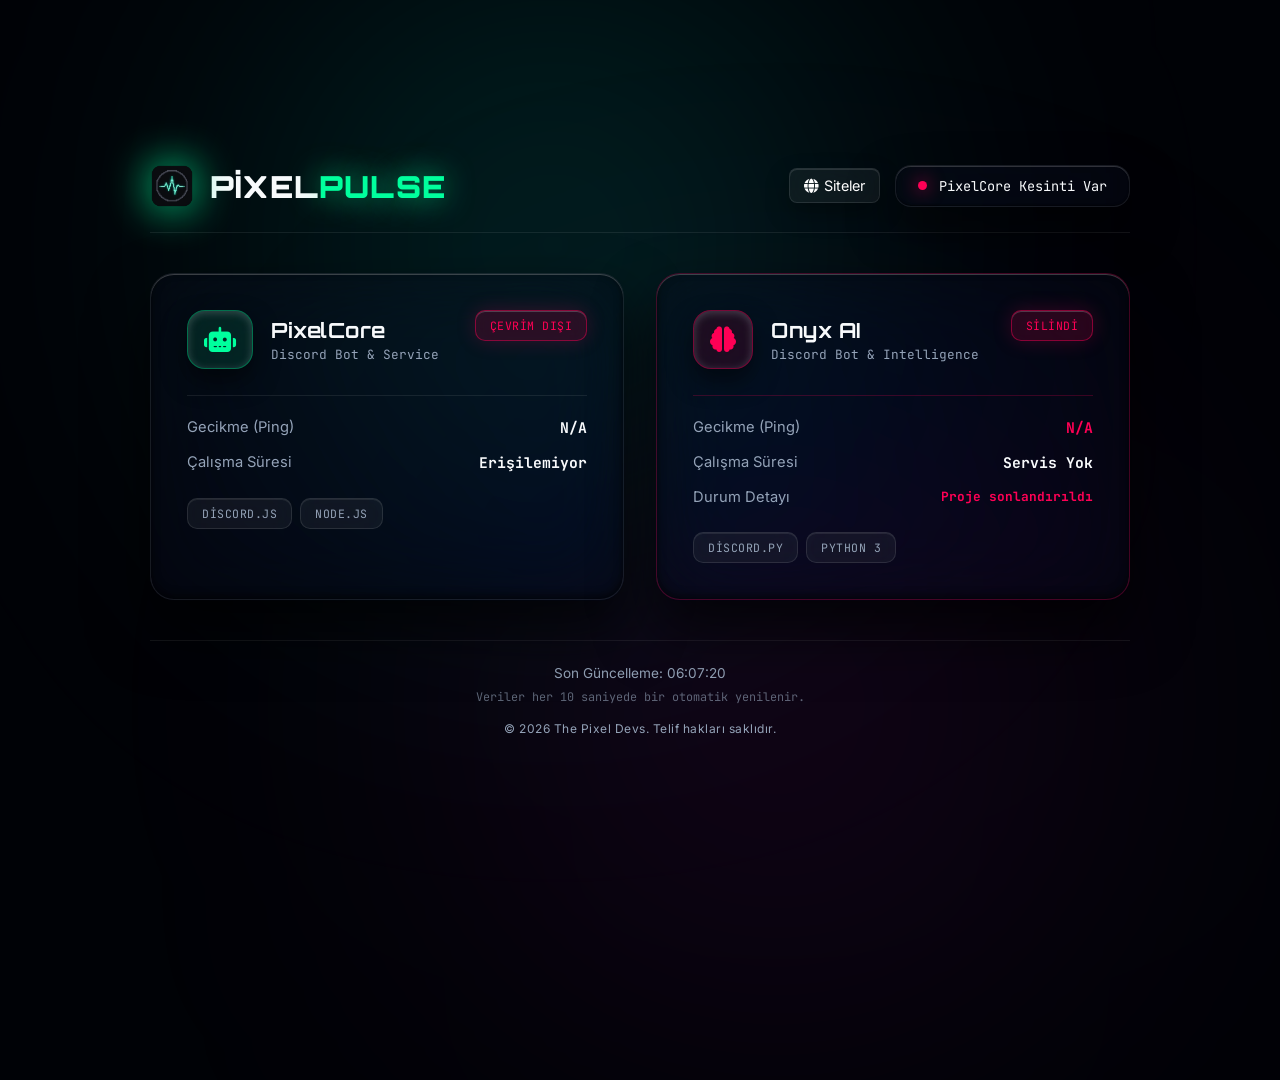
==== index.html @ 2b95a464 "PixelPulse | Linux" ====
<!DOCTYPE html>
<html lang="tr">
<head>
    <meta charset="UTF-8">
    <meta name="viewport" content="width=device-width, initial-scale=1.0">
    <title>PixelPulse | System Status</title>
    <!-- Favicon (Sekme İkonu) -->
    <link rel="icon" type="image/png" href="PixelPulse.png">
    <link rel="stylesheet" href="style.css">
    <link rel="stylesheet" href="https://cdnjs.cloudflare.com/ajax/libs/font-awesome/6.4.0/css/all.min.css">
</head>
<body>
    <div class="container">
        <header>
            <div class="logo">
                <img src="PixelPulse.png" alt="PixelPulse Logo" class="pulse-icon-img">
                <h1>Pixel<span>Pulse</span></h1>
            </div>

            <!-- Sağ üst menü ve durum alanı -->
            <div class="header-right" style="display: flex; align-items: center; gap: 15px;">
                <nav class="top-nav">
                    <a href="sites.html" class="nav-btn" style="color: var(--text-color, #fff); background: rgba(255, 255, 255, 0.05); padding: 8px 14px; border-radius: 8px; text-decoration: none; font-size: 0.9rem; border: 1px solid rgba(255, 255, 255, 0.1); transition: 0.3s; display: flex; align-items: center; gap: 6px;">
                        <i class="fa-solid fa-globe"></i> Siteler
                    </a>
                </nav>
                <div class="global-status" id="globalStatus">
                    <span class="status-dot loading"></span>
                    <span id="globalStatusText">Sistemler Kontrol Ediliyor...</span>
                </div>
            </div>
        </header>

        <main class="services-grid">
            <!-- PixelCore Card -->
            <div class="card" id="card-pixelcore">
                <div class="card-header">
                    <div class="service-info">
                        <i class="fa-solid fa-robot service-icon"></i>
                        <div>
                            <h3>PixelCore</h3>
                            <p class="service-sub">Discord Bot & Service</p>
                        </div>
                    </div>
                    <span class="badge loading" id="badge-pixelcore">Kontrol Ediliyor</span>
                </div>
                <div class="card-body">
                    <div class="metric">
                        <span>Gecikme (Ping)</span>
                        <strong id="ping-pixelcore">-- ms</strong>
                    </div>
                    <div class="metric">
                        <span>Çalışma Süresi</span>
                        <strong id="uptime-pixelcore">--</strong>
                    </div>
                    <div class="tags" style="margin-top: 10px;">
                        <span>Discord.js</span>
                        <span>Node.js</span>
                    </div>
                </div>
            </div>

            <!-- Onyx AI Card (Silindi - Kırmızı Tema) -->
            <div class="card card-deleted" id="card-onyxai">
                <div class="card-header">
                    <div class="service-info">
                        <i class="fa-solid fa-brain service-icon icon-deleted"></i>
                        <div>
                            <h3>Onyx AI</h3>
                            <p class="service-sub">Discord Bot & Intelligence</p>
                        </div>
                    </div>
                    <span class="badge offline" id="badge-onyxai">Silindi</span>
                </div>
                <div class="card-body">
                    <div class="metric">
                        <span>Gecikme (Ping)</span>
                        <strong id="ping-onyxai" style="color: var(--neon-pink);">N/A</strong>
                    </div>
                    <div class="metric">
                        <span>Çalışma Süresi</span>
                        <strong>Servis Yok</strong>
                    </div>
                    <!-- Eklenen reason alanı -->
                    <div class="metric">
                        <span>Durum Detayı</span>
                        <strong id="reason-onyxai" style="color: var(--neon-pink); font-size: 0.8rem;">Proje sonlandırıldı</strong>
                    </div>
                    <div class="tags" style="margin-top: 10px;">
                        <span>Discord.py</span>
                        <span>Python 3</span>
                    </div>
                </div>
            </div>
        </main>

        <footer>
            <p>Son Güncelleme: <span id="lastUpdate">--:--:--</span></p>
            <p class="refresh-note">Veriler her 10 saniyede bir otomatik yenilenir.</p>
            <p class="copyright" style="margin-top: 8px; font-size: 0.75rem; color: var(--text-muted);">© 2026 The Pixel Devs. Telif hakları saklıdır.</p>
        </footer>
    </div>

    <script src="script.js"></script>
</body>
</html>
---- style.css ----
@import url('https://fonts.googleapis.com/css2?family=Orbitron:wght@500;700;900&family=Inter:wght@400;500;600&family=JetBrains+Mono:wght@400;700&display=swap');

:root {
    --bg-core: #000206;
    --bg-surface: rgba(8, 13, 24, 0.45);
    --bg-glass-hover: rgba(14, 22, 38, 0.65);
    --border-glass: rgba(255, 255, 255, 0.08);
    --border-glass-glow: rgba(0, 255, 157, 0.75);
    --neon-green: #00ff9d;
    --neon-cyan: #00f0ff;
    --neon-pink: #ff0055;
    --neon-amber: #ffb700;
    --text-light: #f8fafc;
    --text-dim: #94a3b8;
    --font-heading: 'Orbitron', sans-serif;
    --font-sans: 'Inter', sans-serif;
    --font-code: 'JetBrains Mono', monospace;
}

* {
    margin: 0;
    padding: 0;
    box-sizing: border-box;
    scroll-behavior: smooth;
}

::-webkit-scrollbar {
    width: 6px;
}
::-webkit-scrollbar-track {
    background: var(--bg-core);
}
::-webkit-scrollbar-thumb {
    background: rgba(255, 255, 255, 0.15);
    border-radius: 3px;
}
::-webkit-scrollbar-thumb:hover {
    background: var(--neon-green);
}

body {
    background-color: var(--bg-core);
    color: var(--text-light);
    font-family: var(--font-sans);
    min-height: 100vh;
    display: flex;
    justify-content: center;
    align-items: center;
    padding: 24px;
    position: relative;
    overflow-x: hidden;
    perspective: 1200px;
}

/* Hardcore Mesh Gradient Arka Plan (Nefes Alan Işık Pompası) */
body::before {
    content: '';
    position: absolute;
    top: -20%;
    left: 10%;
    width: 850px;
    height: 850px;
    background: radial-gradient(circle, rgba(0, 255, 157, 0.22) 0%, rgba(0, 240, 255, 0.12) 35%, transparent 65%);
    z-index: -2;
    filter: blur(150px);
    pointer-events: none;
    animation: hyper-drift-1 12s ease-in-out infinite alternate;
}

body::after {
    content: '';
    position: absolute;
    bottom: -20%;
    right: 10%;
    width: 750px;
    height: 750px;
    background: radial-gradient(circle, rgba(255, 0, 85, 0.18) 0%, rgba(138, 43, 226, 0.12) 40%, transparent 65%);
    z-index: -2;
    filter: blur(170px);
    pointer-events: none;
    animation: hyper-drift-2 14s ease-in-out infinite alternate-reverse;
}

@keyframes hyper-drift-1 {
    0% { transform: translate(0, 0) scale(1) rotate(0deg); }
    100% { transform: translate(60px, 80px) scale(1.2) rotate(15deg); }
}

@keyframes hyper-drift-2 {
    0% { transform: translate(0, 0) scale(1) rotate(0deg); }
    100% { transform: translate(-70px, -60px) scale(1.15) rotate(-15deg); }
}

.container {
    width: 100%;
    max-width: 980px;
    margin: 0 auto;
    z-index: 1;
}

/* Header Bölümü */
header {
    display: flex;
    justify-content: space-between;
    align-items: center;
    margin-bottom: 40px;
    padding-bottom: 24px;
    border-bottom: 1px solid var(--border-glass);
}

.logo {
    display: flex;
    align-items: center;
    gap: 16px;
}

.pulse-icon-img {
    width: 44px;
    height: 44px;
    object-fit: contain;
    filter: drop-shadow(0 0 22px rgba(0, 255, 157, 0.95));
    animation: pulse-logo 2.5s infinite ease-in-out;
}

@keyframes pulse-logo {
    0%, 100% { transform: scale(1); filter: drop-shadow(0 0 15px rgba(0, 255, 157, 0.7)); }
    50% { transform: scale(1.1); filter: drop-shadow(0 0 32px rgba(0, 255, 157, 1)); }
}

.logo h1 {
    font-family: var(--font-heading);
    font-size: 1.9rem;
    font-weight: 900;
    letter-spacing: 1.2px;
    text-transform: uppercase;
}

.logo h1 span {
    color: var(--neon-green);
    text-shadow: 0 0 30px rgba(0, 255, 157, 0.7);
}

/* Üst Menü Butonu */
.top-nav .nav-btn {
    background: rgba(255, 255, 255, 0.03);
    backdrop-filter: blur(20px);
    -webkit-backdrop-filter: blur(20px);
    border: 1px solid var(--border-glass);
    transition: all 0.4s cubic-bezier(0.165, 0.84, 0.44, 1);
    box-shadow: inset 0 1px 0 rgba(255, 255, 255, 0.12), 0 10px 25px rgba(0, 0, 0, 0.3);
}

.top-nav .nav-btn:hover {
    background: rgba(0, 255, 157, 0.08);
    border-color: var(--neon-green);
    box-shadow: 0 0 25px rgba(0, 255, 157, 0.35), inset 0 1px 0 rgba(255, 255, 255, 0.25);
    transform: translateY(-3px);
}

/* Global Durum Camı */
.global-status {
    display: flex;
    align-items: center;
    gap: 12px;
    background: var(--bg-surface);
    backdrop-filter: blur(30px) saturate(250%);
    -webkit-backdrop-filter: blur(30px) saturate(250%);
    padding: 11px 22px;
    border-radius: 16px;
    font-size: 0.85rem;
    font-family: var(--font-code);
    border: 1px solid var(--border-glass);
    box-shadow: 0 20px 45px rgba(0, 0, 0, 0.6), inset 0 1px 0 rgba(255, 255, 255, 0.18), inset 0 -1px 2px rgba(0, 0, 0, 0.5);
}

.status-dot {
    width: 9px;
    height: 9px;
    border-radius: 50%;
    display: inline-block;
}

.status-dot.online { background-color: var(--neon-green); box-shadow: 0 0 18px var(--neon-green); }
.status-dot.offline { background-color: var(--neon-pink); box-shadow: 0 0 18px var(--neon-pink); }
.status-dot.loading { background-color: var(--neon-amber); box-shadow: 0 0 18px var(--neon-amber); }

/* Grid Yapısı */
.services-grid {
    display: grid;
    grid-template-columns: repeat(auto-fit, minmax(420px, 1fr));
    gap: 32px;
    margin-bottom: 40px;
}

/* İnanılmaz Ötesi 3D Derinlikli Liquid Glass Kart */
.card {
    background: var(--bg-surface);
    backdrop-filter: blur(40px) saturate(250%);
    -webkit-backdrop-filter: blur(40px) saturate(250%);
    border: 1px solid var(--border-glass);
    padding: 36px;
    border-radius: 24px;
    transition: all 0.5s cubic-bezier(0.165, 0.84, 0.44, 1);
    position: relative;
    overflow: hidden;
    box-shadow: 0 30px 60px rgba(0, 0, 0, 0.7),
                inset 0 1px 0 rgba(255, 255, 255, 0.22),
                inset 0 -3px 8px rgba(0, 0, 0, 0.6);
    transform-style: preserve-3d;
}

/* Üst Cam Kenar Çizgisi Akışı (Neon Sızıntısı) */
.card::before {
    content: '';
    position: absolute;
    top: 0;
    left: -100%;
    width: 100%;
    height: 2px;
    background: linear-gradient(90deg, transparent, var(--neon-green), transparent);
    transition: 0.8s ease;
}

/* Kart İçerisinde Süzülen Dinamik Spotlight Efekti */
.card::after {
    content: '';
    position: absolute;
    inset: 0;
    background: radial-gradient(800px circle at var(--mouse-x, 50%) var(--mouse-y, 50%), rgba(255, 255, 255, 0.06), transparent 40%);
    pointer-events: none;
    opacity: 0;
    transition: opacity 0.4s ease;
}

.card:hover {
    transform: translateY(-12px) scale(1.02) rotateX(2deg) rotateY(-2deg);
    background: var(--bg-glass-hover);
    border-color: var(--border-glass-glow);
    box-shadow: 0 40px 80px rgba(0, 0, 0, 0.85),
                0 0 50px rgba(0, 255, 157, 0.3),
                inset 0 1px 0 rgba(255, 255, 255, 0.4);
}

.card:hover::before {
    left: 100%;
}

.card:hover::after {
    opacity: 1;
}

/* Silinmiş/Kırmızı Cam Kart Özel Stili */
.card.card-deleted {
    border-color: rgba(255, 0, 85, 0.25);
}

.card.card-deleted::before {
    background: linear-gradient(90deg, transparent, var(--neon-pink), transparent);
}

.card.card-deleted:hover {
    border-color: rgba(255, 0, 85, 0.85);
    box-shadow: 0 40px 80px rgba(0, 0, 0, 0.85),
                0 0 50px rgba(255, 0, 85, 0.3),
                inset 0 1px 0 rgba(255, 255, 255, 0.4);
}

.card.card-deleted .card-body {
    border-top-color: rgba(255, 0, 85, 0.22);
}

.card-header {
    display: flex;
    justify-content: space-between;
    align-items: flex-start;
    margin-bottom: 26px;
}

.service-info {
    display: flex;
    align-items: center;
    gap: 18px;
}

.service-icon {
    font-size: 1.6rem;
    color: var(--neon-green);
    background: rgba(0, 255, 157, 0.1);
    backdrop-filter: blur(20px);
    padding: 16px;
    border-radius: 18px;
    border: 1px solid rgba(0, 255, 157, 0.35);
    box-shadow: inset 0 2px 8px rgba(255, 255, 255, 0.2), 0 12px 24px rgba(0, 0, 0, 0.5);
}

/* Silinmiş Kart İkonu */
.service-icon.icon-deleted {
    color: var(--neon-pink);
    background: rgba(255, 0, 85, 0.1);
    border-color: rgba(255, 0, 85, 0.4);
    box-shadow: inset 0 2px 8px rgba(255, 255, 255, 0.2), 0 12px 24px rgba(0, 0, 0, 0.5);
}

.service-info h3 {
    font-family: var(--font-heading);
    color: var(--text-light);
    font-size: 1.3rem;
    font-weight: 700;
    letter-spacing: 0.5px;
}

.service-sub {
    font-size: 0.8rem;
    color: var(--text-dim);
    font-family: var(--font-code);
    margin-top: 3px;
}

/* Cam Rozet ve Etiketler */
.badge, .tags span {
    font-family: var(--font-code);
    font-size: 0.72rem;
    padding: 7px 14px;
    border-radius: 10px;
    letter-spacing: 0.5px;
    text-transform: uppercase;
    backdrop-filter: blur(15px);
}

.badge.online {
    background: rgba(0, 255, 157, 0.15);
    border: 1px solid rgba(0, 255, 157, 0.45);
    color: var(--neon-green);
    box-shadow: 0 0 20px rgba(0, 255, 157, 0.2), inset 0 1px 0 rgba(255, 255, 255, 0.2);
}

.badge.offline {
    background: rgba(255, 0, 85, 0.15);
    border: 1px solid rgba(255, 0, 85, 0.45);
    color: var(--neon-pink);
    box-shadow: 0 0 20px rgba(255, 0, 85, 0.2), inset 0 1px 0 rgba(255, 255, 255, 0.2);
}

.badge.loading {
    background: rgba(255, 183, 0, 0.15);
    border: 1px solid rgba(255, 183, 0, 0.45);
    color: var(--neon-amber);
    box-shadow: 0 0 20px rgba(255, 183, 0, 0.2), inset 0 1px 0 rgba(255, 255, 255, 0.2);
}

.card-body {
    display: flex;
    flex-direction: column;
    gap: 16px;
    border-top: 1px solid var(--border-glass);
    padding-top: 22px;
}

.metric {
    display: flex;
    justify-content: space-between;
    font-size: 0.92rem;
    color: var(--text-dim);
}

.metric strong {
    color: var(--text-light);
    font-family: var(--font-code);
    font-weight: 700;
}

.tags {
    display: flex;
    gap: 8px;
    flex-wrap: wrap;
    margin-top: 4px;
}

.tags span {
    background: rgba(255, 255, 255, 0.05);
    border: 1px solid rgba(255, 255, 255, 0.1);
    color: var(--text-dim);
    box-shadow: inset 0 1px 0 rgba(255, 255, 255, 0.08);
}

/* Footer */
footer {
    text-align: center;
    color: var(--text-dim);
    font-size: 0.85rem;
    display: flex;
    flex-direction: column;
    gap: 8px;
    margin-top: 40px;
    padding-top: 24px;
    border-top: 1px solid var(--border-glass);
}

.refresh-note {
    font-size: 0.74rem;
    font-family: var(--font-code);
    opacity: 0.6;
}

.copyright {
    font-size: 0.75rem;
    color: var(--text-dim);
    letter-spacing: 0.5px;
}

/* Mobil Uyum */
@media (max-width: 768px) {
    body { padding: 12px; }
    .services-grid { grid-template-columns: 1fr; }
    header { flex-direction: column; gap: 16px; align-items: flex-start; }
    .global-status { width: 100%; justify-content: center; }
}
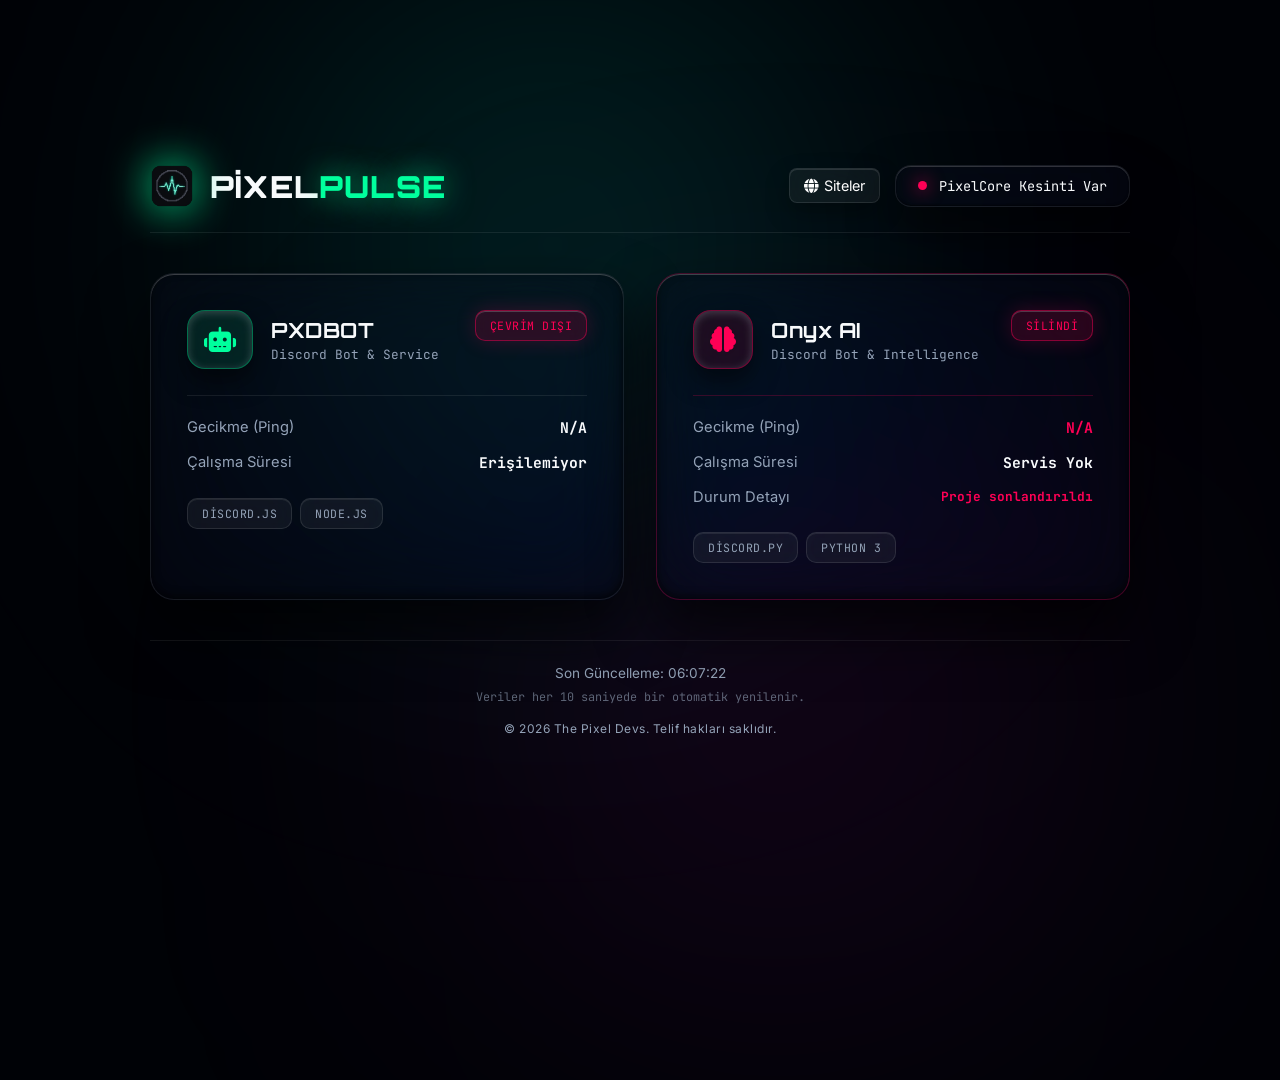
==== commit e7dabe2c: "PixelCore Kart İsmi -> PXDBOT Olarak değiştirildi..." ====
--- a/index.html
+++ b/index.html
@@ -38,7 +38,7 @@
                     <div class="service-info">
                         <i class="fa-solid fa-robot service-icon"></i>
                         <div>
-                            <h3>PixelCore</h3>
+                            <h3>PXDBOT</h3>
                             <p class="service-sub">Discord Bot & Service</p>
                         </div>
                     </div>
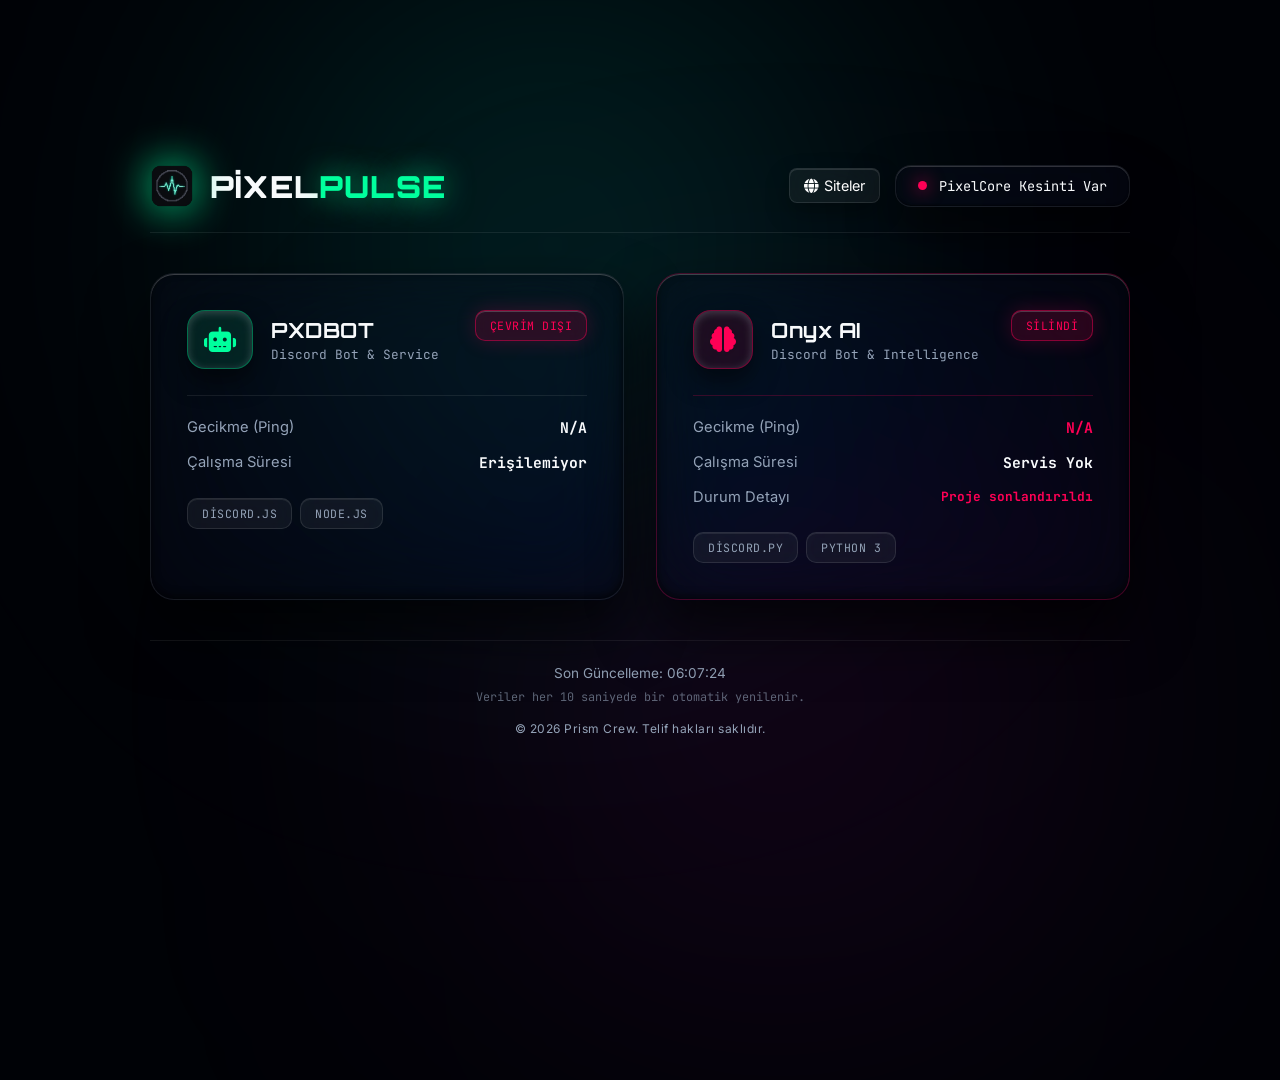
==== commit e952b1d7: "Update index.html" ====
--- a/index.html
+++ b/index.html
@@ -3,7 +3,7 @@
 <head>
     <meta charset="UTF-8">
     <meta name="viewport" content="width=device-width, initial-scale=1.0">
-    <title>PixelPulse | System Status</title>
+    <title>PixelPulse | Sistem Statüsü</title>
     <!-- Favicon (Sekme İkonu) -->
     <link rel="icon" type="image/png" href="PixelPulse.png">
     <link rel="stylesheet" href="style.css">
@@ -97,7 +97,7 @@
         <footer>
             <p>Son Güncelleme: <span id="lastUpdate">--:--:--</span></p>
             <p class="refresh-note">Veriler her 10 saniyede bir otomatik yenilenir.</p>
-            <p class="copyright" style="margin-top: 8px; font-size: 0.75rem; color: var(--text-muted);">© 2026 The Pixel Devs. Telif hakları saklıdır.</p>
+            <p class="copyright" style="margin-top: 8px; font-size: 0.75rem; color: var(--text-muted);">© 2026 Prism Crew. Telif hakları saklıdır.</p>
         </footer>
     </div>
 
